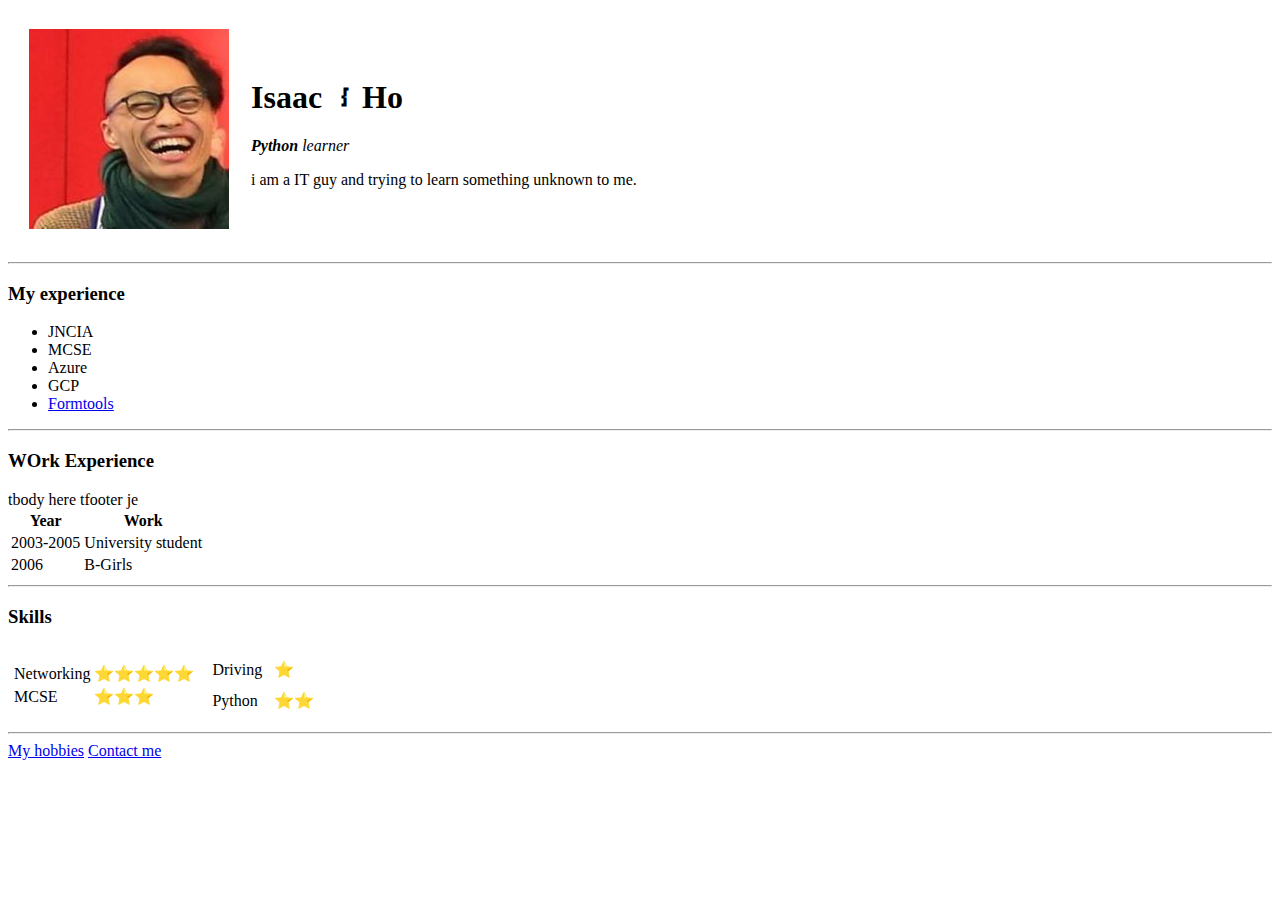
==== index.html @ 4baf2945 "first update" ====
<!DOCTYPE html>
<html lang="en" dir="ltr">

<head>
  <meta charset="utf-8">
  <title>㌃Isaac's personal site</title>
</head>

<body>
  <table cellspacing="20">
    <tr>
      <td><img src="isaac.jpg" alt="Isaac Ho photo"></td>
      <td>
        <h1>Isaac 𑀭Ho</h1>
        <p><em><strong>Python</strong> learner</em></p>
        <p>i am a IT guy and trying to learn something unknown to me.</p>
      </td>
    </tr>
  </table>
  <hr>
  <h3>My experience</h3>
  <ul>
    <li>JNCIA</li>
    <li>MCSE</li>
    <li>Azure</li>
    <li>GCP</li>
    <li><a href="https://formtools.isaachoo.com">Formtools</a></li>
  </ul>
  <hr>
  <h3>WOrk Experience</h3>

  <table>
    <thead>
      <tr>
        <th>Year</th>
        <th>Work</th>
      </tr>
    </thead>
    <tbody>
      tbody here

    </tbody>
    <tfoot>
      tfooter je
    </tfoot>
    <tr>
      <td>2003-2005</td>
      <td>University student</td>
    </tr>
    <tr>
      <td>2006</td>
      <td>B-Girls</td>
    </tr>
  </table>
  <hr>
  <h3>Skills</h3>
  <table>
    <tr>
      <td>
        <table>
          <tr>
            <td>Networking</td>
            <td>⭐⭐⭐⭐⭐</td>
          </tr>
          <tr>
            <td>MCSE</td>
            <td>⭐⭐⭐</td>
          </tr>
        </table>
      </td>
      <td>
        <table cellspacing="10">
          <tr>
            <td>Driving</td>
            <td>⭐</td>
          </tr>
          <tr>
            <td>Python</td>
            <td>⭐⭐</td>
          </tr>
        </table>
      </td>
    </tr>
  </table>

  <hr>
  <a href="hobbies.html">My hobbies</a>
  <a href="contactme.html">Contact me</a>


</body>

</html>
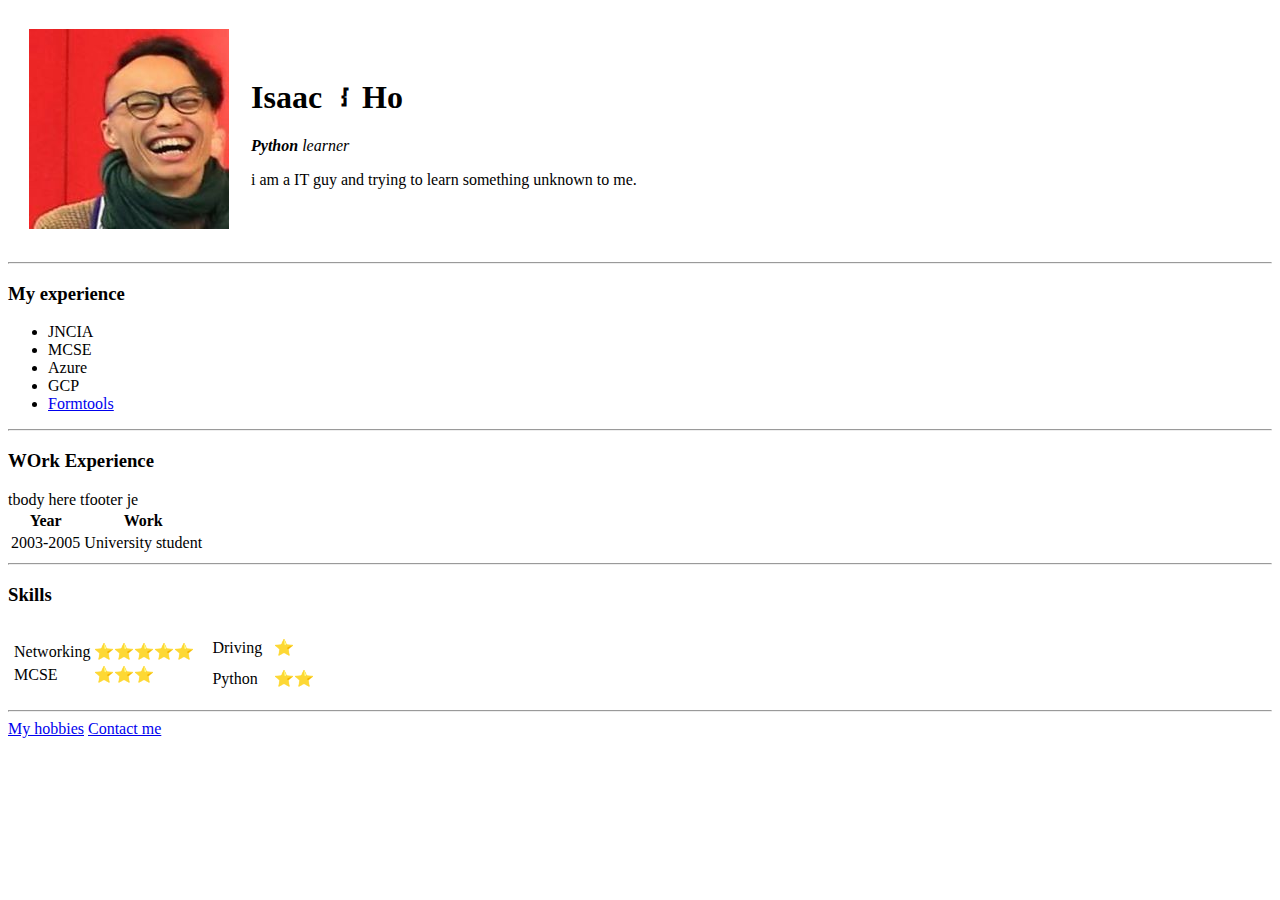
==== commit 3d0be78e: "2nd upload" ====
--- a/index.html
+++ b/index.html
@@ -47,10 +47,7 @@
       <td>2003-2005</td>
       <td>University student</td>
     </tr>
-    <tr>
-      <td>2006</td>
-      <td>B-Girls</td>
-    </tr>
+    
   </table>
   <hr>
   <h3>Skills</h3>
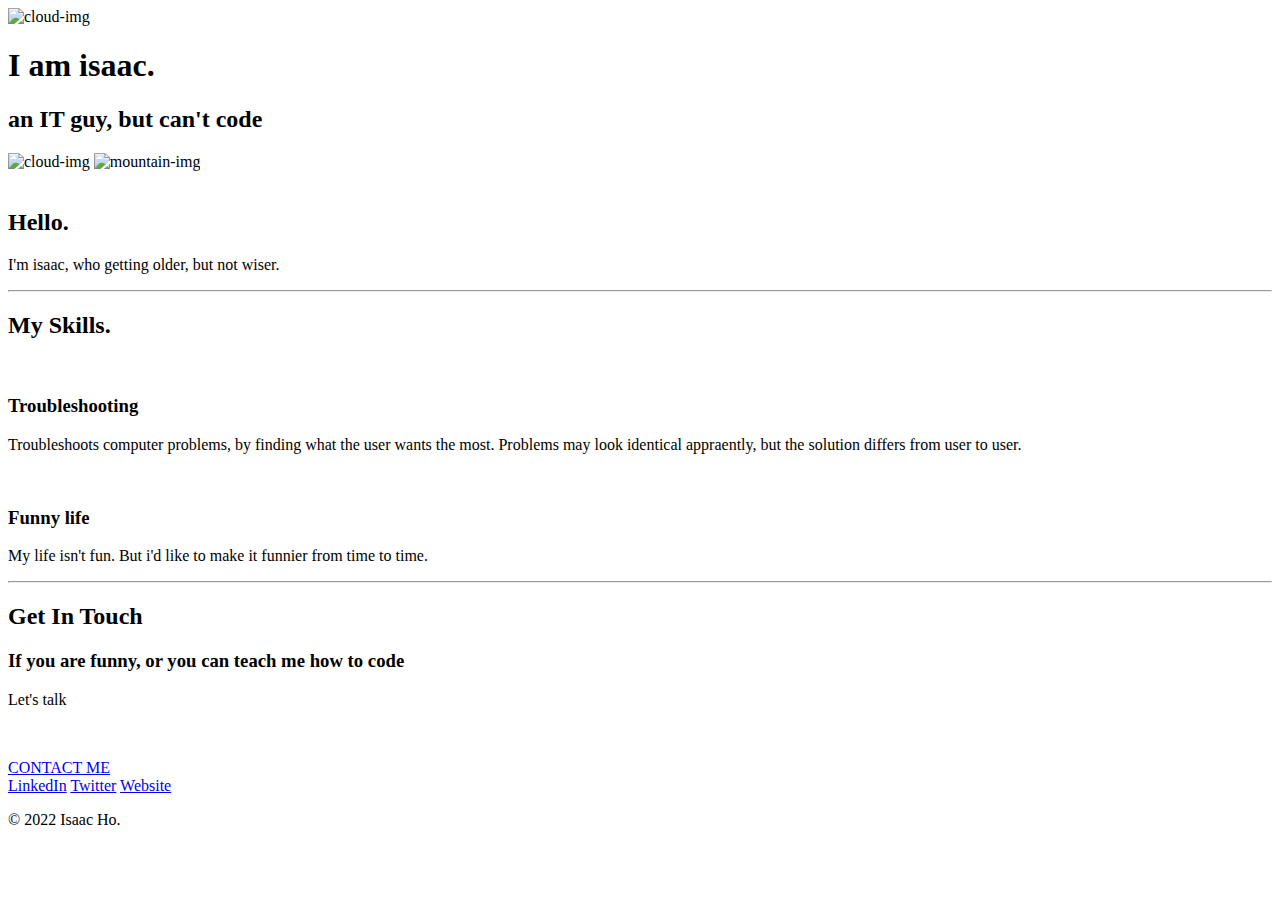
==== commit 0001d96a: "Add files via upload" ====
--- a/index.html
+++ b/index.html
@@ -1,90 +1,59 @@
 <!DOCTYPE html>
 <html lang="en" dir="ltr">
-
-<head>
-  <meta charset="utf-8">
-  <title>㌃Isaac's personal site</title>
-</head>
-
-<body>
-  <table cellspacing="20">
-    <tr>
-      <td><img src="isaac.jpg" alt="Isaac Ho photo"></td>
-      <td>
-        <h1>Isaac 𑀭Ho</h1>
-        <p><em><strong>Python</strong> learner</em></p>
-        <p>i am a IT guy and trying to learn something unknown to me.</p>
-      </td>
-    </tr>
-  </table>
-  <hr>
-  <h3>My experience</h3>
-  <ul>
-    <li>JNCIA</li>
-    <li>MCSE</li>
-    <li>Azure</li>
-    <li>GCP</li>
-    <li><a href="https://formtools.isaachoo.com">Formtools</a></li>
-  </ul>
-  <hr>
-  <h3>WOrk Experience</h3>
-
-  <table>
-    <thead>
-      <tr>
-        <th>Year</th>
-        <th>Work</th>
-      </tr>
-    </thead>
-    <tbody>
-      tbody here
-
-    </tbody>
-    <tfoot>
-      tfooter je
-    </tfoot>
-    <tr>
-      <td>2003-2005</td>
-      <td>University student</td>
-    </tr>
-    
-  </table>
-  <hr>
-  <h3>Skills</h3>
-  <table>
-    <tr>
-      <td>
-        <table>
-          <tr>
-            <td>Networking</td>
-            <td>⭐⭐⭐⭐⭐</td>
-          </tr>
-          <tr>
-            <td>MCSE</td>
-            <td>⭐⭐⭐</td>
-          </tr>
-        </table>
-      </td>
-      <td>
-        <table cellspacing="10">
-          <tr>
-            <td>Driving</td>
-            <td>⭐</td>
-          </tr>
-          <tr>
-            <td>Python</td>
-            <td>⭐⭐</td>
-          </tr>
-        </table>
-      </td>
-    </tr>
-  </table>
-
-  <hr>
-  <a href="hobbies.html">My hobbies</a>
-  <a href="contactme.html">Contact me</a>
+  <head>
+    <meta charset="utf-8">
+    <title>Isaac Ho</title>
+    <link rel="stylesheet" href="css/styles.css">
+    <link rel="icon" href="favicon.ico">
+    <link rel="preconnect" href="https://fonts.googleapis.com">
+    <link rel="preconnect" href="https://fonts.gstatic.com" crossorigin>
+    <link href="https://fonts.googleapis.com/css2?family=Merriweather:ital@1&family=Montserrat&family=Ribeye+Marrow&family=Sacramento&display=swap" rel="stylesheet">
+  </head>
+  <body>
+    <div class="top">
+      <img class="top-cloud" src="images/cloud.png" alt="cloud-img">
+      <h1>I am isaac.</h1>
+      <h2>an <span class="pro">IT guy</span>, but can't code</h2>
+      <img class="bottom-cloud" src="images/cloud.png" alt="cloud-img">
+      <img src="images/mountain.png" alt="mountain-img">
+    </div>
+    <div class="middle-container">
+      <div class="profile">
+        <img src="images/isaac-circle.png" alt="">
+        <h2>Hello.</h2>
+        <p>I'm isaac, who getting older, but not wiser.</p>
+      </div>
+      <hr>
+      <div class="skills">
+        <h2>My Skills.</h2>
+        <div class="skill-row">
+          <img class="skill-img-1" src="https://files.helpdocs.io/p59tozw1or/articles/x8fw6jlm7z/1625114403434/lmb-instructions-out-icons-troubleshooti.png" alt="">
+          <h3>Troubleshooting</h3>
+          <p class="h3-dis-1">Troubleshoots computer problems, by finding what the user wants the most. Problems may look identical appraently, but the solution differs from user to user.</p>
+        </div>
+        <div class="skill-row">
+          <img class="skill-img-2" src="https://cdn-icons-png.flaticon.com/512/4768/4768433.png" alt="">
+          <h3>Funny life</h3>
+          <p class="h3-dis-2">My life isn't fun. But i'd like to make it funnier from time to time.</p>
+        </div>
+      </div>
+      <hr>
+      <div class="contact-me">
+        <h2>Get In Touch</h2>
+        <h3>If you are funny, or you can teach me how to code</h3>
+        <p style="margin-bottom: 50px">Let's talk</p>
+        <a class="btn" href="mailto:name@email.com">CONTACT ME</a>
+      </div>
+    </div>
 
 
-</body>
+    <div class="bottom-container">
+      <a class="footer-link" href="https://www.linkedin.com/">LinkedIn</a>
+      <a class="footer-link" href="https://twitter.com/">Twitter</a>
+      <a class="footer-link" href="https://www.appbrewery.co/">Website</a>
+      <p>© 2022 Isaac Ho.</p>
+    </div>
 
+
+  </body>
 </html>
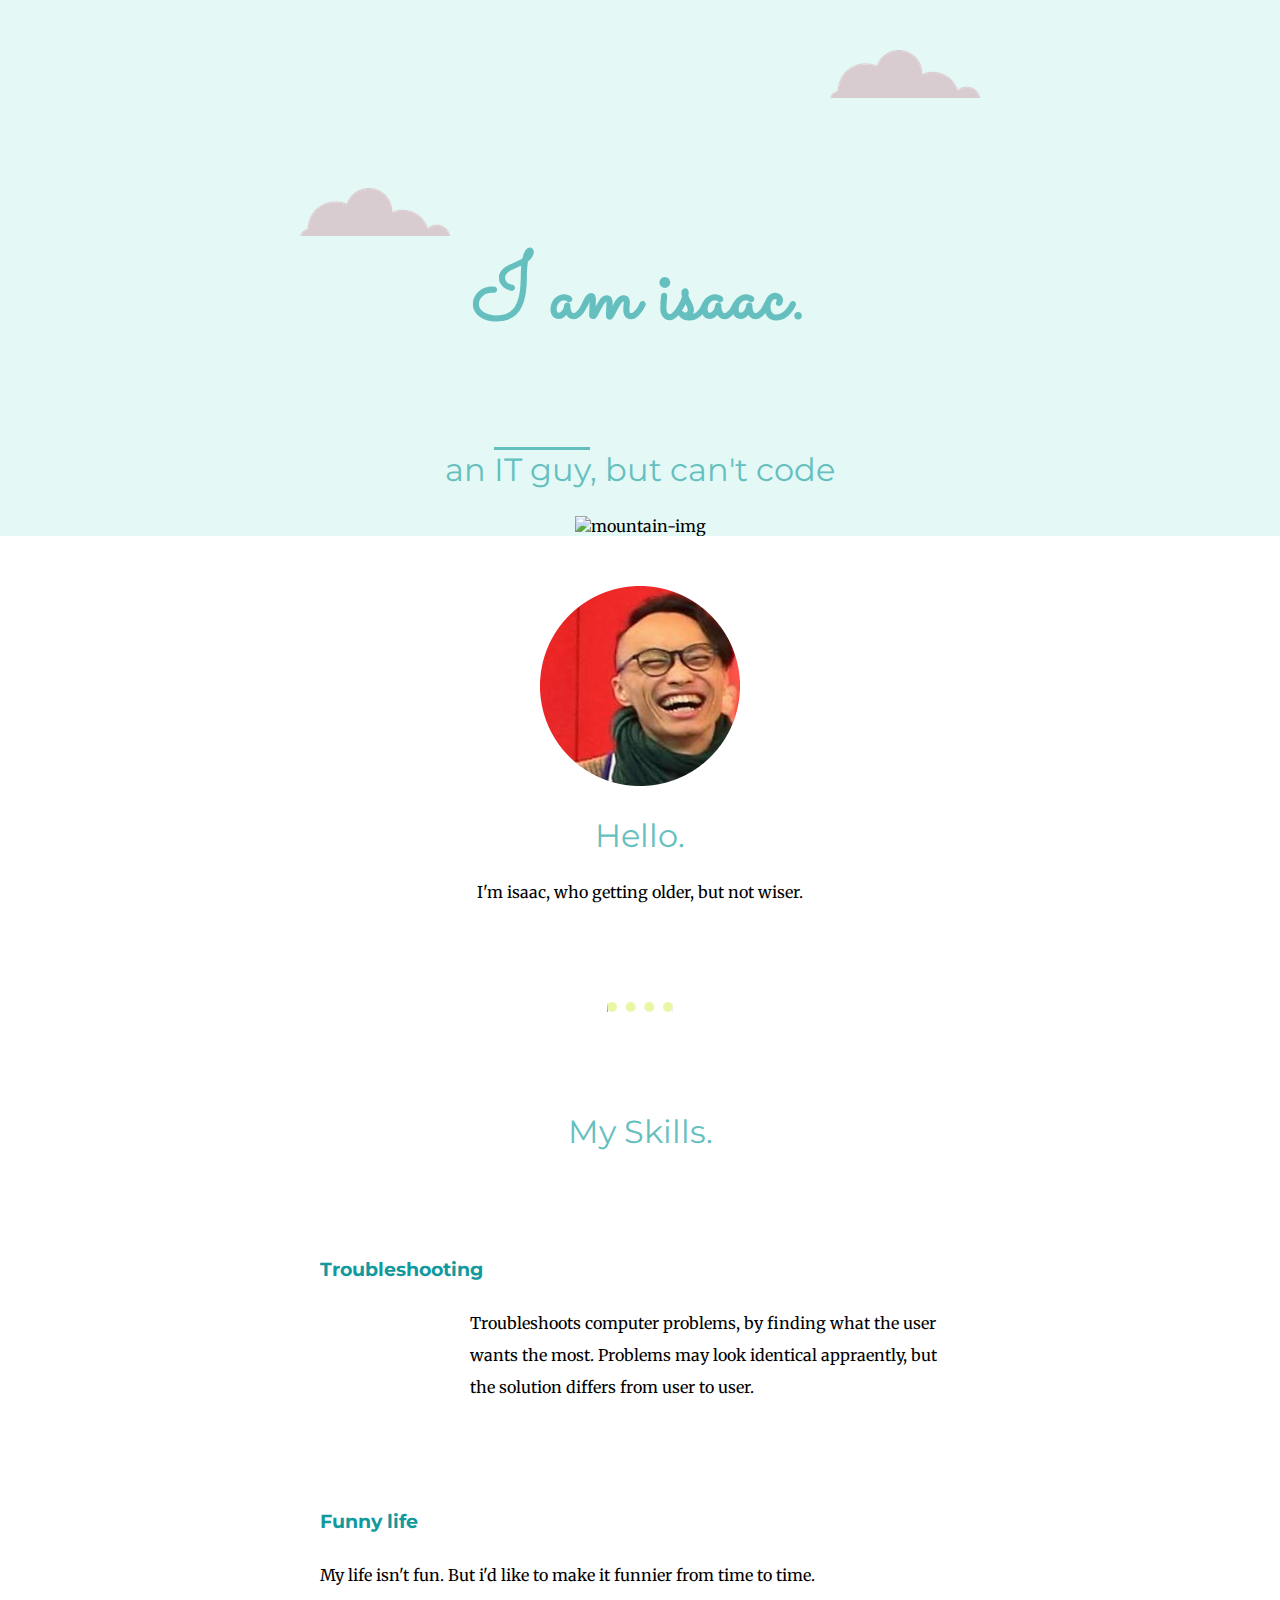
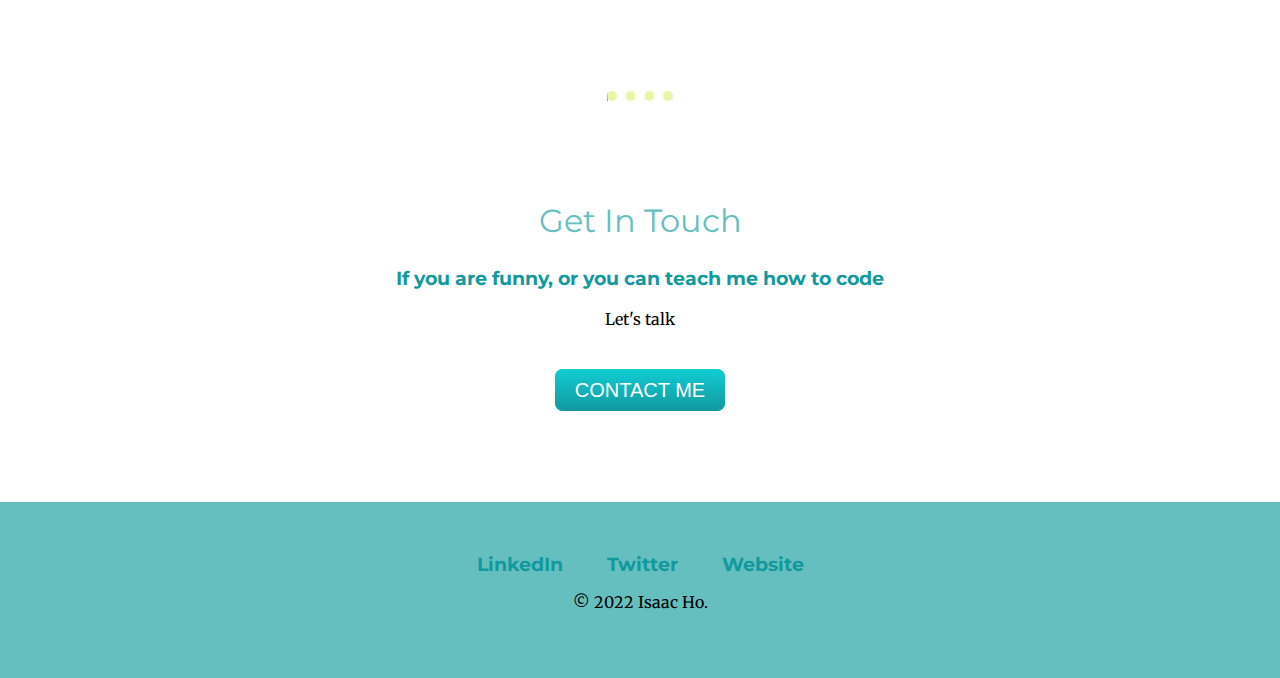
==== commit 0e32d255: "Update index.html" ====
--- a/index.html
+++ b/index.html
@@ -15,7 +15,7 @@
       <h1>I am isaac.</h1>
       <h2>an <span class="pro">IT guy</span>, but can't code</h2>
       <img class="bottom-cloud" src="images/cloud.png" alt="cloud-img">
-      <img src="images/mountain.png" alt="mountain-img">
+      <img src="mountain.png" alt="mountain-img">
     </div>
     <div class="middle-container">
       <div class="profile">
--- a/css/styles.css
+++ b/css/styles.css
@@ -0,0 +1,143 @@
+body {
+  margin: 0px;
+  text-align: center;
+  font-family: 'Merriweather', serif;
+}
+
+.top {
+  background-color: #E4F9F5;
+}
+
+h1 {
+  margin: 50 auto 0 auto;
+  font-family: 'Sacramento', cursive;
+  font-size: 5.62rem;
+  padding-top: 50px;
+  color: #66BFBF;
+  line-height: 200%;
+}
+
+h2 {
+  font-family: 'Montserrat', sans-serif;
+  font-size: 2.0rem;
+  color: #66BFBF;
+  font-weight: normal;
+}
+
+h3 {
+  font-family: 'Montserrat', sans-serif;
+  color: #11999E;
+}
+
+a{
+  color: #11999E;
+}
+
+hr {
+  border-top: 10px dotted;
+  border-bottom: none;
+  width:5%;
+  margin: 100px auto 100px auto;
+  color: #EAF6A6;
+  clear:both;
+}
+
+.profile {
+  padding-top: 50px;
+}
+
+.top {
+  background-color: #E4F9F5;
+  position: relative;
+  padding-top: 100px
+}
+
+
+.middle-container {
+}
+
+
+.pro {
+  text-decoration: overline;
+}
+
+.bottom-cloud {
+  position: absolute;
+  left: 300px;
+  bottom: 300px;
+
+}
+
+.top-cloud {
+  position: absolute;
+  right: 300px;
+  top: 50px;
+}
+
+.skill-row{
+  margin: 100px auto 100px auto;
+  width:50%;
+  text-align: left;
+  line-height: 2;
+}
+
+.skill-img-1{
+  width: 20%;
+  object-fit:cover;
+  float:left;
+  margin-right: 25px;
+}
+
+.skill-img-2{
+  width: 20%;
+  float:right;
+  margin-left: 25px;
+}
+
+.h3-dis-1 {
+  margin-left: 150px;
+}
+
+.btn {
+  background: #11cdd4;
+  background-image: -webkit-linear-gradient(top, #11cdd4, #11999e);
+  background-image: -moz-linear-gradient(top, #11cdd4, #11999e);
+  background-image: -ms-linear-gradient(top, #11cdd4, #11999e);
+  background-image: -o-linear-gradient(top, #11cdd4, #11999e);
+  background-image: linear-gradient(to bottom, #11cdd4, #11999e);
+  -webkit-border-radius: 8;
+  -moz-border-radius: 8;
+  border-radius: 8px;
+  font-family: Arial;
+  color: #ffffff;
+  font-size: 20px;
+  padding: 10px 20px 10px 20px;
+  text-decoration: none;
+}
+
+.btn:hover {
+  background: #30e3cb;
+  background-image: -webkit-linear-gradient(top, #30e3cb, #2bc4ad);
+  background-image: -moz-linear-gradient(top, #30e3cb, #2bc4ad);
+  background-image: -ms-linear-gradient(top, #30e3cb, #2bc4ad);
+  background-image: -o-linear-gradient(top, #30e3cb, #2bc4ad);
+  background-image: linear-gradient(to bottom, #30e3cb, #2bc4ad);
+  text-decoration: none;
+}
+
+.contact-me {
+    margin: 100px auto 100px auto;
+}
+
+.bottom-container {
+  background-color: #66BFBF;
+  padding:50px;
+}
+
+.footer-link {
+  font-family: 'Montserrat', sans-serif;
+  font-size: 1.2rem;
+  font-weight: bold;
+  text-decoration: none;
+  margin: auto 20px auto;
+}
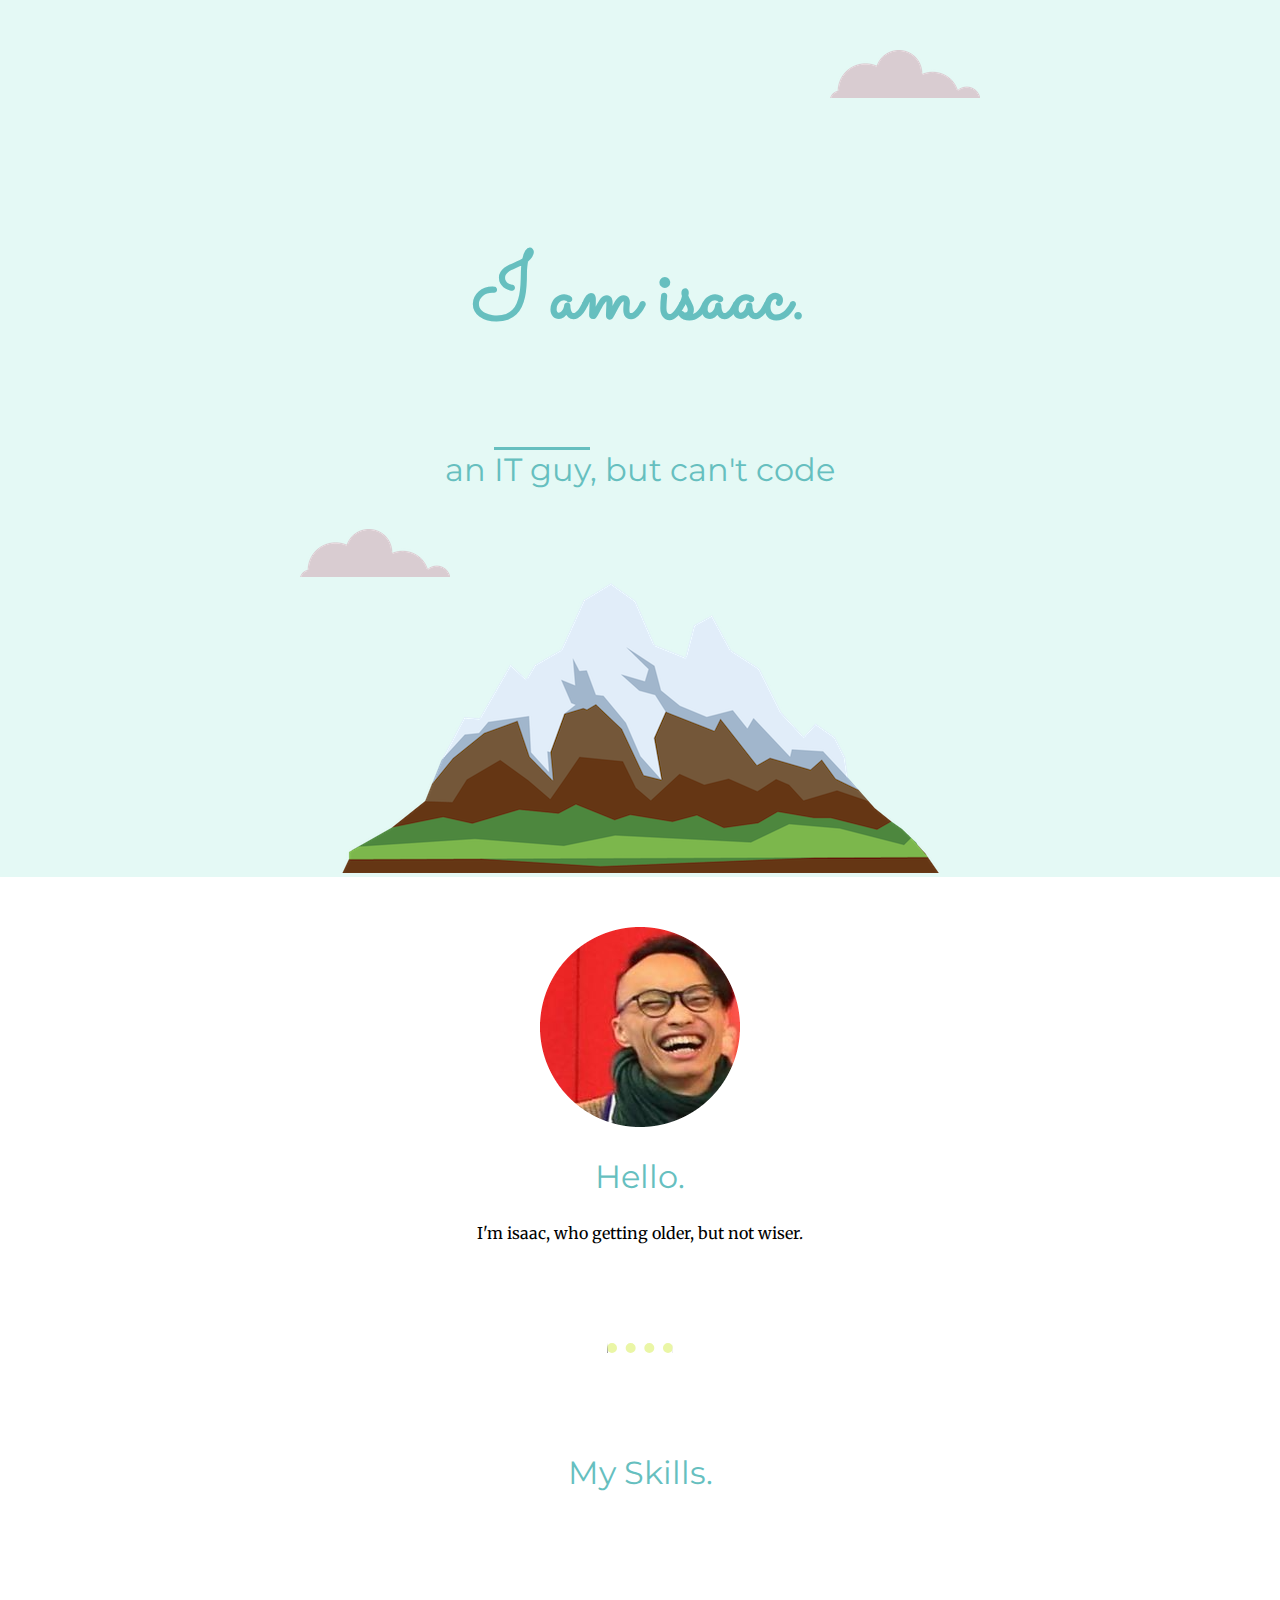
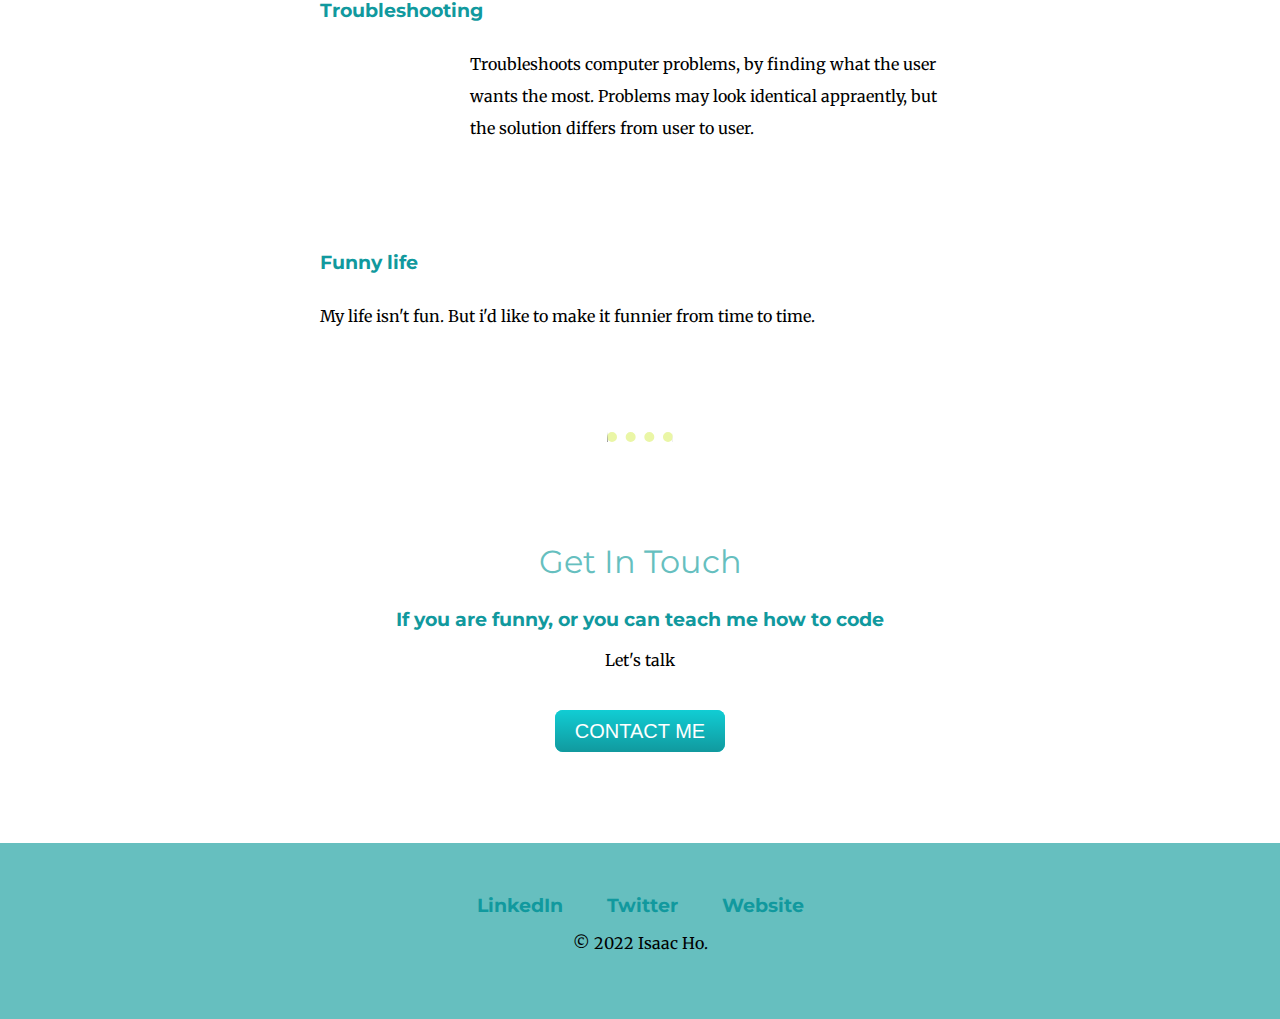
==== commit fad87eae: "Update index.html" ====
--- a/index.html
+++ b/index.html
@@ -15,7 +15,7 @@
       <h1>I am isaac.</h1>
       <h2>an <span class="pro">IT guy</span>, but can't code</h2>
       <img class="bottom-cloud" src="images/cloud.png" alt="cloud-img">
-      <img src="mountain.png" alt="mountain-img">
+      <img src="./mountain.png" alt="mountain-img">
     </div>
     <div class="middle-container">
       <div class="profile">
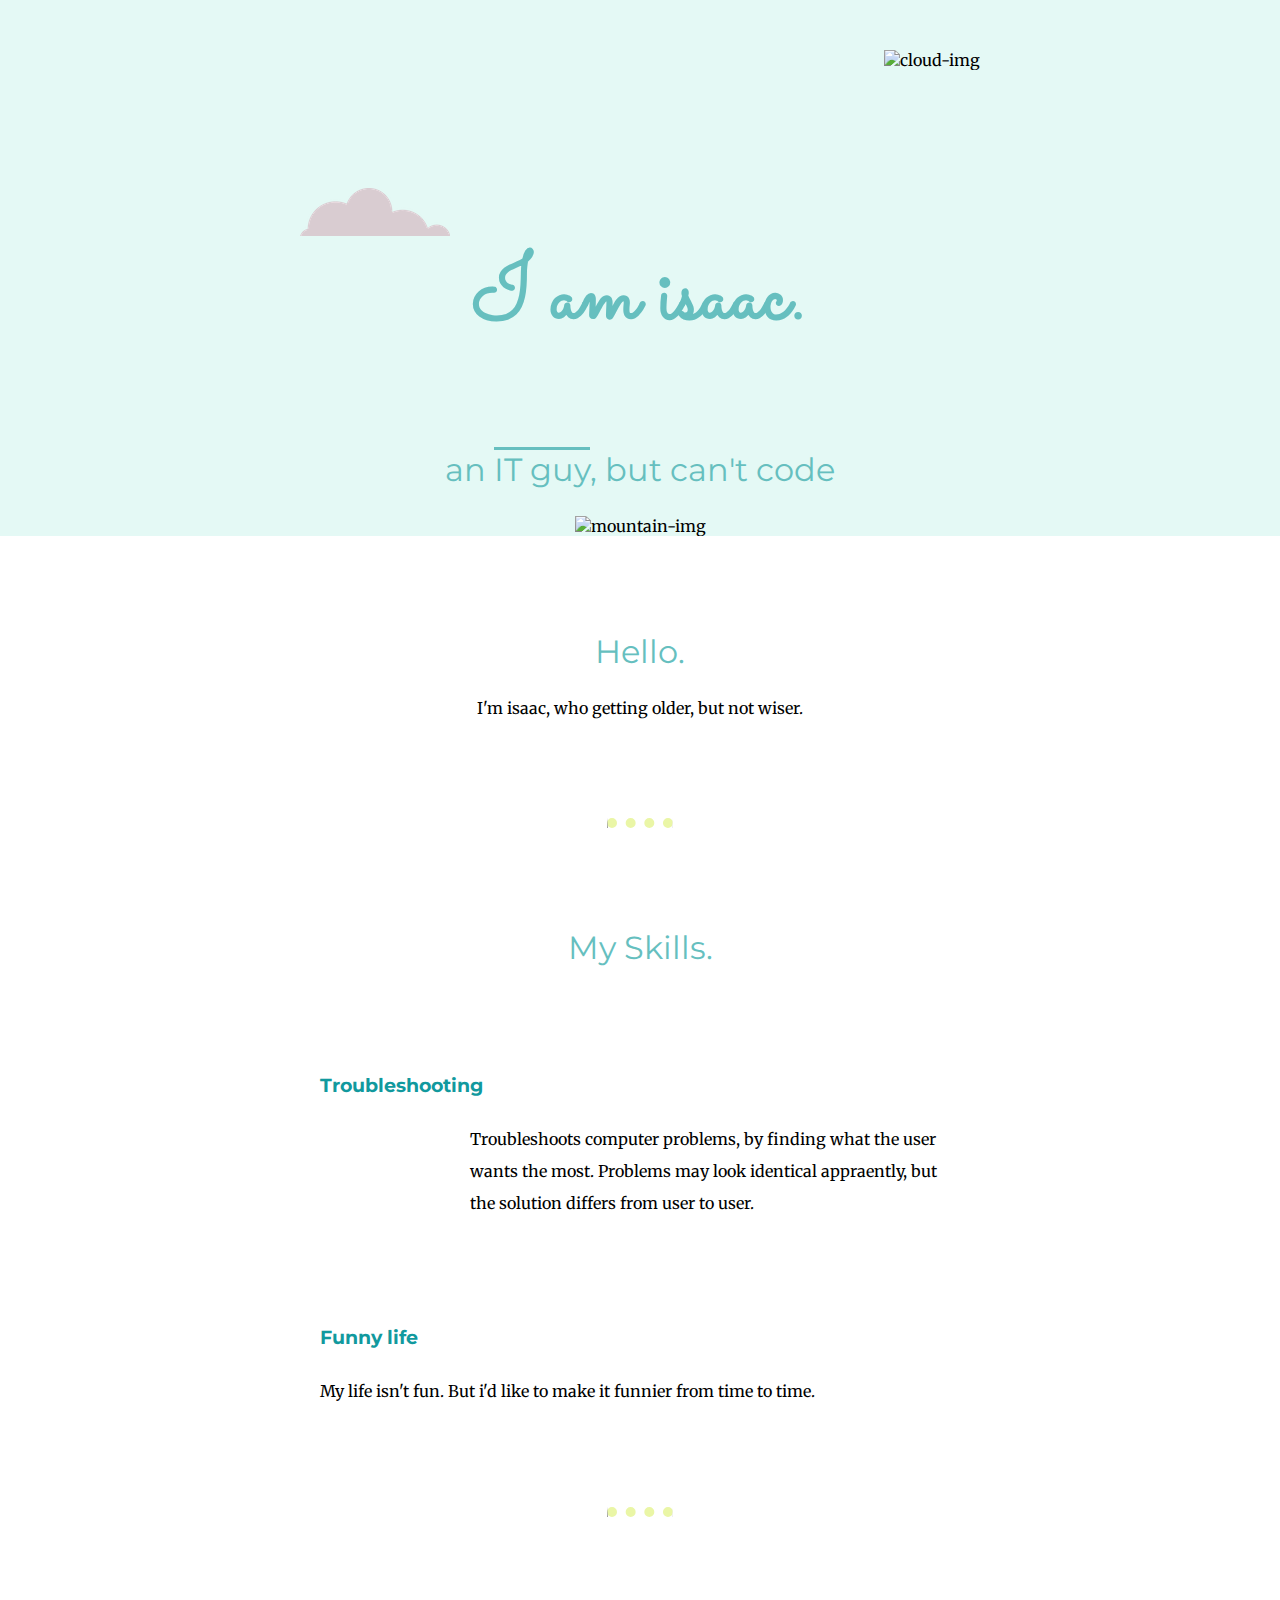
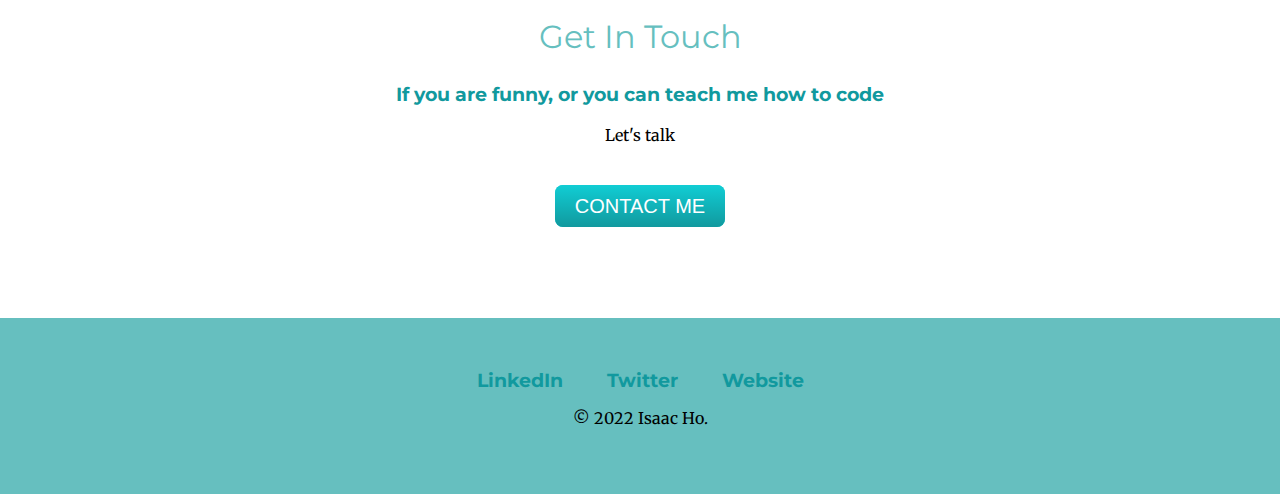
==== commit fb5dfc18: "Update index.html" ====
--- a/index.html
+++ b/index.html
@@ -11,15 +11,15 @@
   </head>
   <body>
     <div class="top">
-      <img class="top-cloud" src="images/cloud.png" alt="cloud-img">
+      <img class="top-cloud" src="https://github.com/isaachoo/myfirstpage/blob/main/images/cloud.png?raw=true" alt="cloud-img">
       <h1>I am isaac.</h1>
       <h2>an <span class="pro">IT guy</span>, but can't code</h2>
       <img class="bottom-cloud" src="images/cloud.png" alt="cloud-img">
-      <img src="./mountain.png" alt="mountain-img">
+      <img src="https://github.com/isaachoo/myfirstpage/blob/main/images/mountain.png?raw=true" alt="mountain-img">
     </div>
     <div class="middle-container">
       <div class="profile">
-        <img src="images/isaac-circle.png" alt="">
+        <img src="https://github.com/isaachoo/myfirstpage/blob/main/isaac.jpg?raw=true" alt="" style="border-radius:100%">
         <h2>Hello.</h2>
         <p>I'm isaac, who getting older, but not wiser.</p>
       </div>
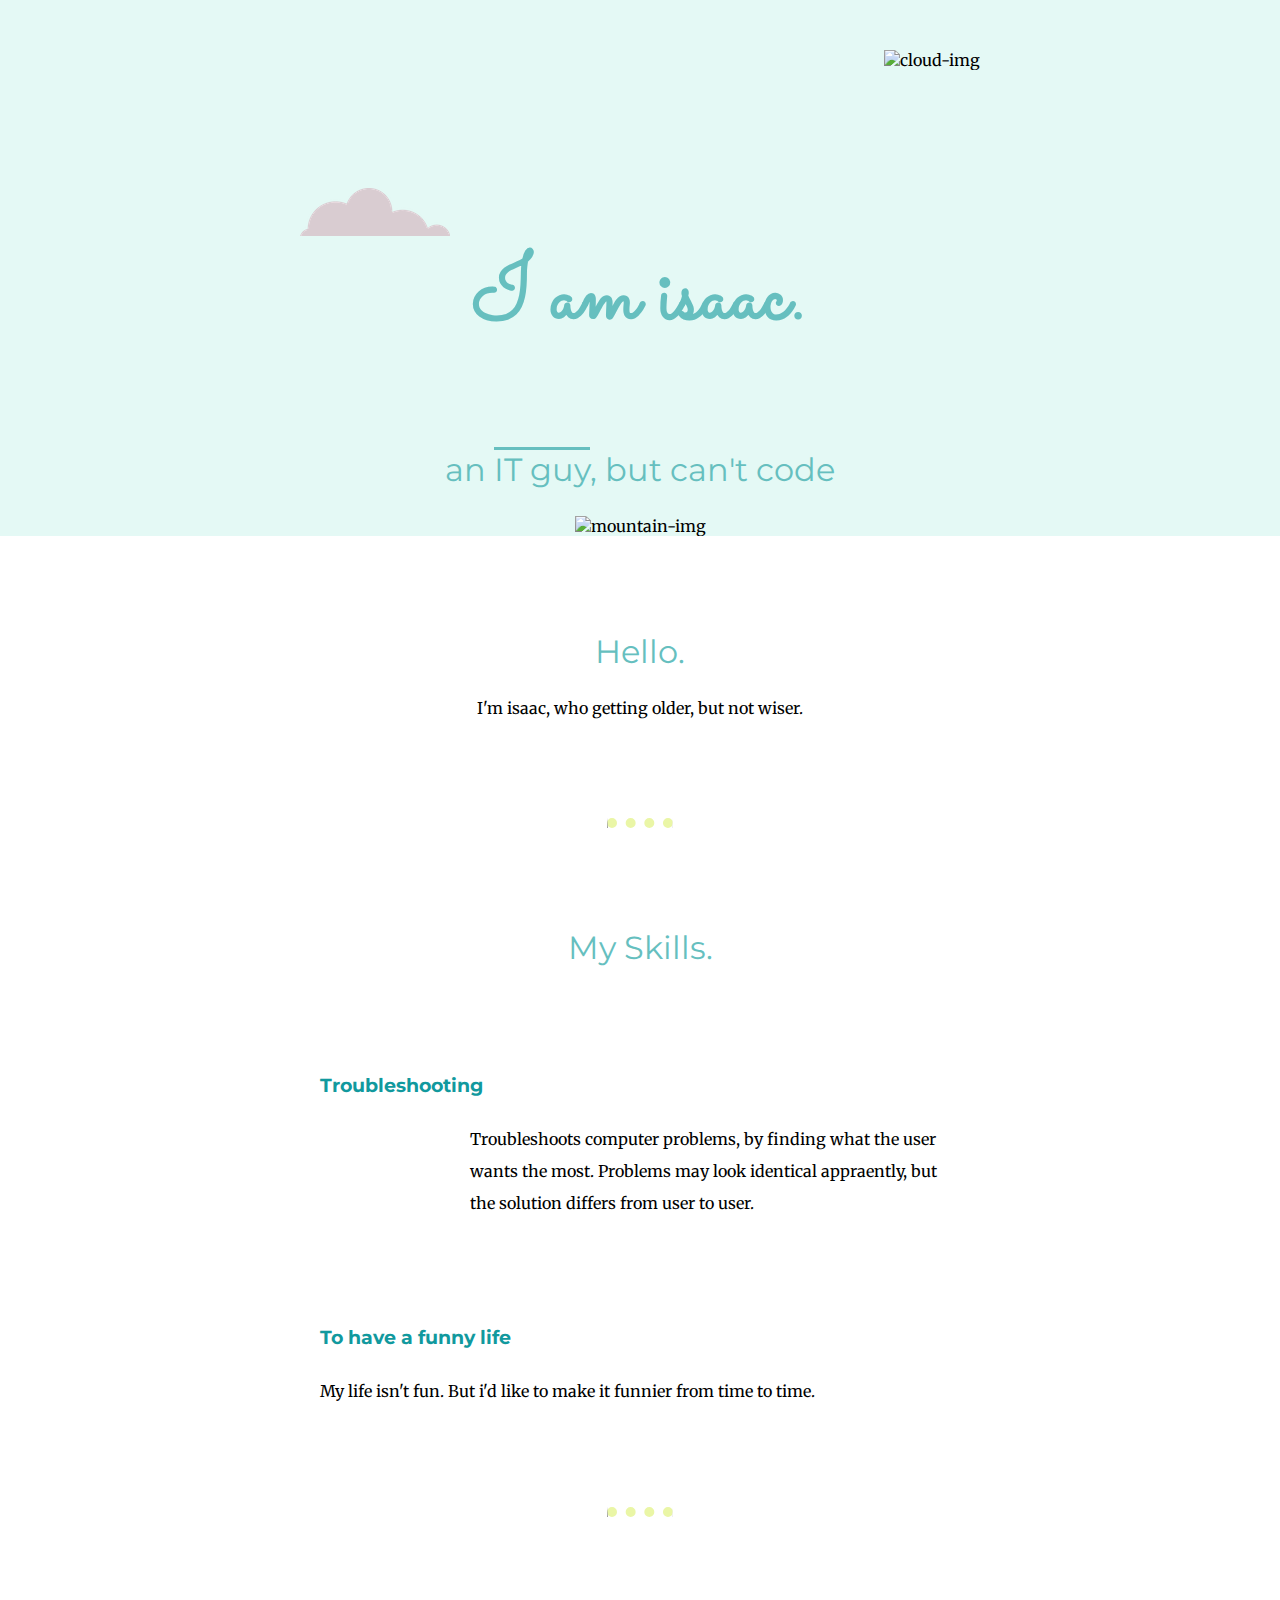
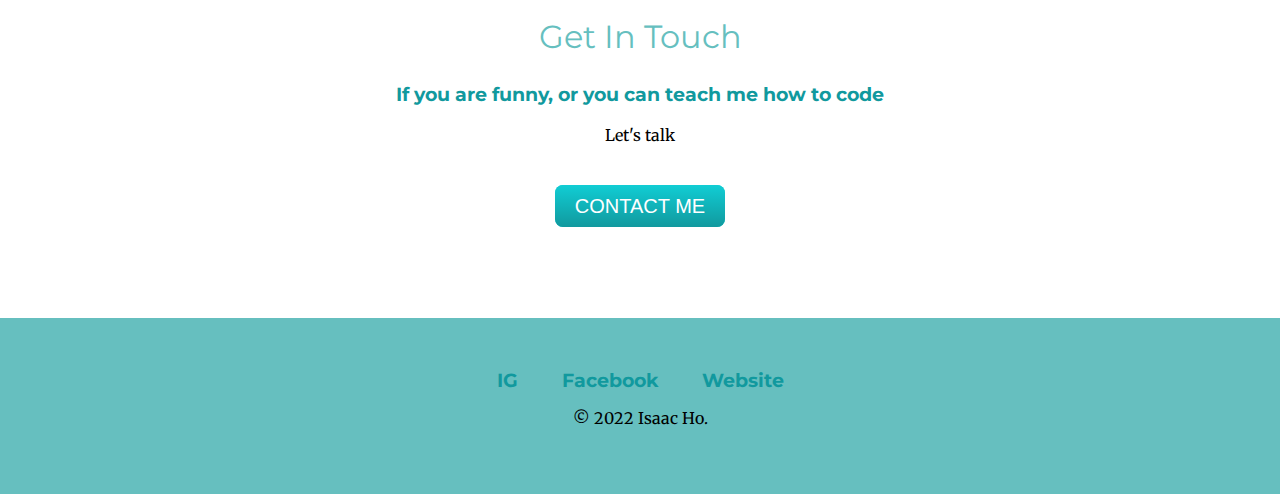
==== commit 025ba95f: "Update index.html" ====
--- a/index.html
+++ b/index.html
@@ -33,7 +33,7 @@
         </div>
         <div class="skill-row">
           <img class="skill-img-2" src="https://cdn-icons-png.flaticon.com/512/4768/4768433.png" alt="">
-          <h3>Funny life</h3>
+          <h3>To have a funny life</h3>
           <p class="h3-dis-2">My life isn't fun. But i'd like to make it funnier from time to time.</p>
         </div>
       </div>
@@ -42,15 +42,15 @@
         <h2>Get In Touch</h2>
         <h3>If you are funny, or you can teach me how to code</h3>
         <p style="margin-bottom: 50px">Let's talk</p>
-        <a class="btn" href="mailto:name@email.com">CONTACT ME</a>
+        <a class="btn" href="mailto:isaacisaacisaacisaac@hotmail.com">CONTACT ME</a>
       </div>
     </div>
 
 
     <div class="bottom-container">
-      <a class="footer-link" href="https://www.linkedin.com/">LinkedIn</a>
-      <a class="footer-link" href="https://twitter.com/">Twitter</a>
-      <a class="footer-link" href="https://www.appbrewery.co/">Website</a>
+      <a class="footer-link" href="https://www.instagram.com/isaachwl/">IG</a>
+      <a class="footer-link" href="https://www.facebook.com/isaachooooo">Facebook</a>
+      <a class="footer-link" href="https://i.isaachoo.com/">Website</a>
       <p>© 2022 Isaac Ho.</p>
     </div>
 
